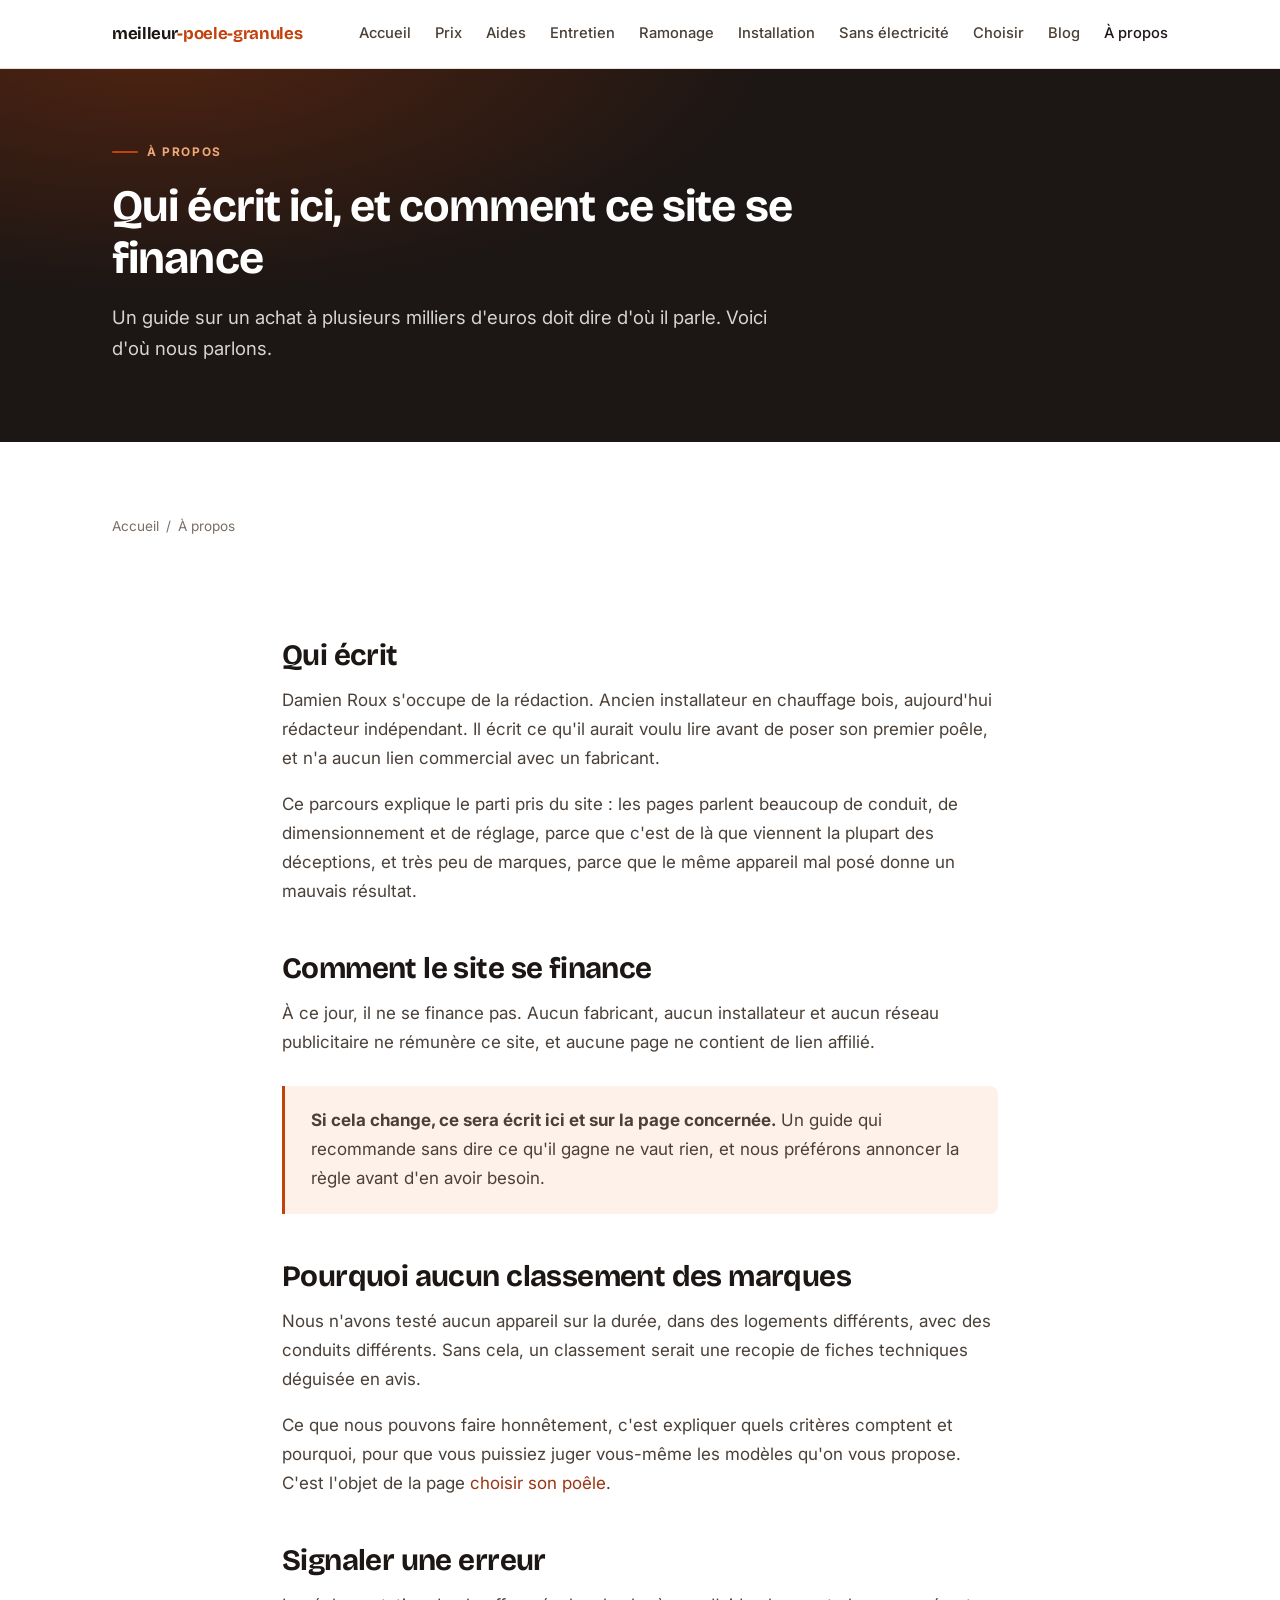
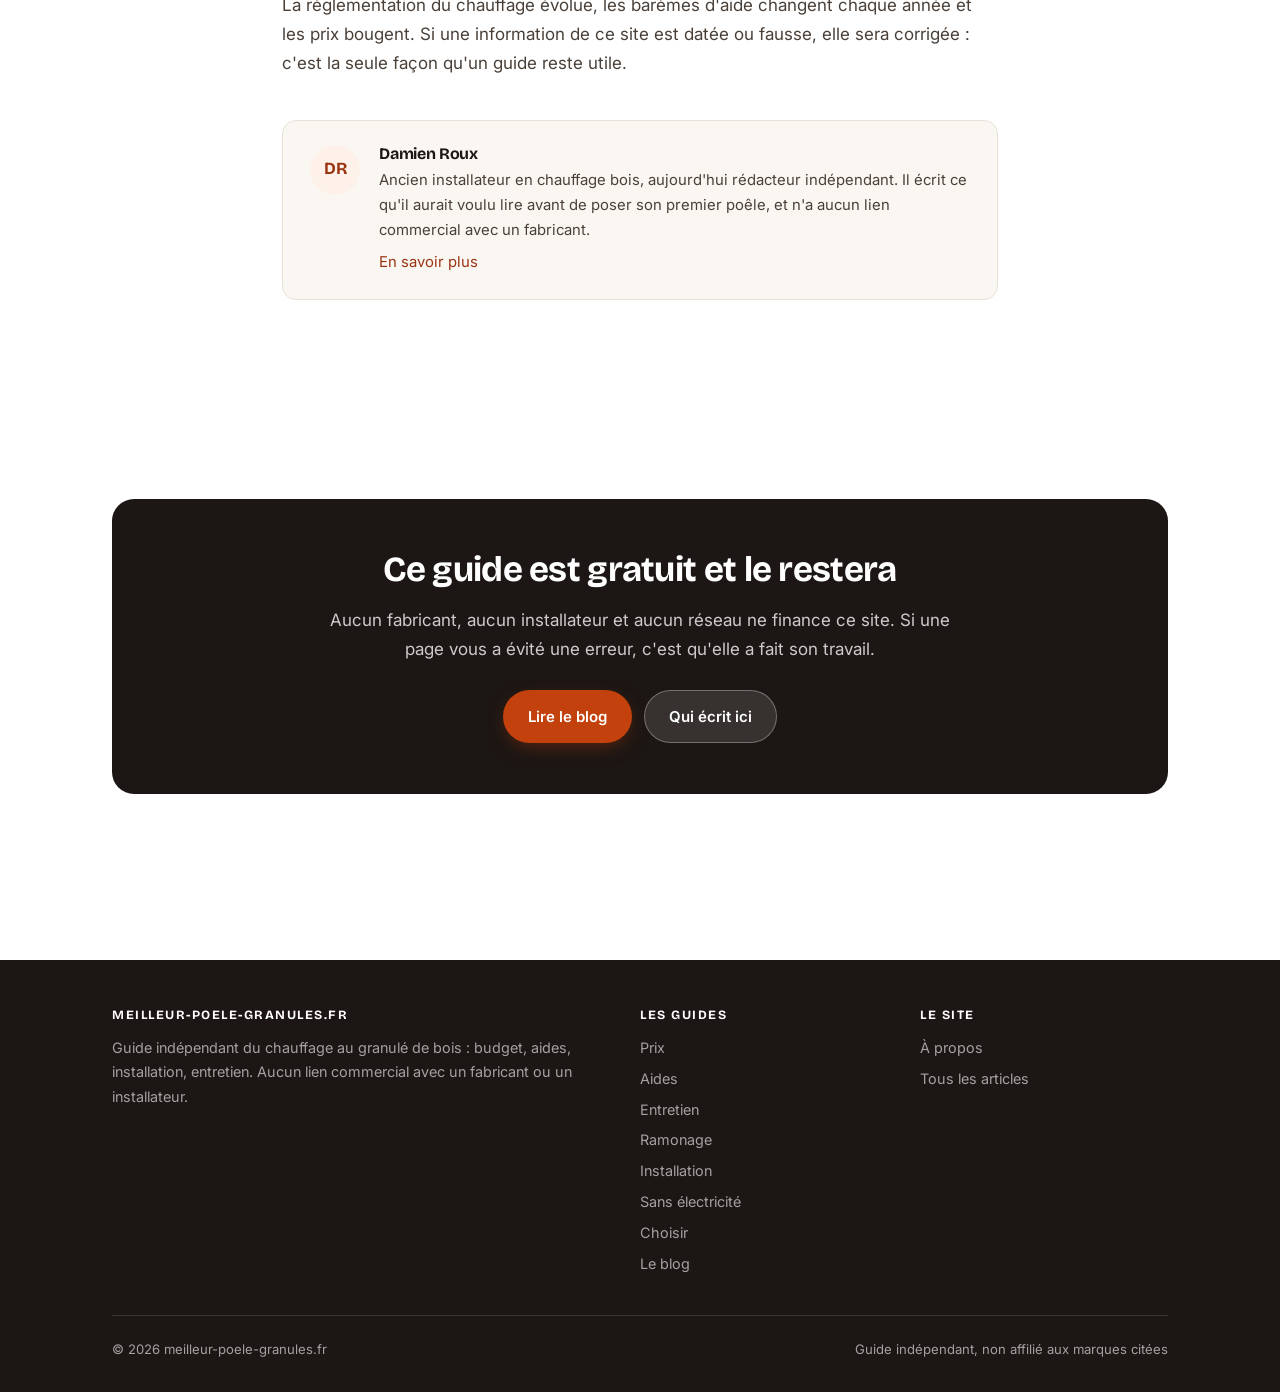
==== a-propos/index.html @ 7c3143a7 "Site initial : 7 guides piliers, blog, plomberie de publication - accueil + 7 piliers (prix, aides, " ====
<!DOCTYPE html>
<html lang="fr">
<head>
<meta charset="UTF-8">
<meta name="viewport" content="width=device-width, initial-scale=1">
<script async src="https://www.googletagmanager.com/gtag/js?id=__GA4_ID__"></script>
<script>window.dataLayer=window.dataLayer||[];function gtag(){dataLayer.push(arguments);}gtag('js',new Date());gtag('config','__GA4_ID__');</script>
<title>À propos : qui écrit ici et comment ce site se finance</title>
<meta name="description" content="Qui écrit sur meilleur-poele-granules.fr, comment le site se finance et pourquoi il ne classe pas les marques.">
<meta name="robots" content="index, follow">
<link rel="canonical" href="https://meilleur-poele-granules.fr/a-propos/">
<meta property="og:type" content="website">
<meta property="og:title" content="À propos : qui écrit ici et comment ce site se finance">
<meta property="og:description" content="Qui écrit sur meilleur-poele-granules.fr, comment le site se finance et pourquoi il ne classe pas les marques.">
<meta property="og:url" content="https://meilleur-poele-granules.fr/a-propos/">
<meta property="og:locale" content="fr_FR">
<meta property="og:site_name" content="meilleur-poele-granules.fr">
<link rel="preconnect" href="https://fonts.googleapis.com">
<link rel="preconnect" href="https://fonts.gstatic.com" crossorigin>
<link href="https://fonts.googleapis.com/css2?family=Bricolage+Grotesque:opsz,wght@12..96,600;12..96,700&family=Inter:wght@400;500;600&display=swap" rel="stylesheet">
<link rel="stylesheet" href="/css/style.css">
<script type="application/ld+json">{"@context": "https://schema.org", "@type": "AboutPage", "url": "https://meilleur-poele-granules.fr/a-propos/", "mainEntity": {"@type": "Person", "name": "Damien Roux", "description": "Ancien installateur en chauffage bois, aujourd'hui rédacteur indépendant. Il écrit ce qu'il aurait voulu lire avant de poser son premier poêle, et n'a aucun lien commercial avec un fabricant."}}</script>
<script type="application/ld+json">{"@context": "https://schema.org", "@type": "BreadcrumbList", "itemListElement": [{"@type": "ListItem", "position": 1, "name": "Accueil", "item": "https://meilleur-poele-granules.fr/"}, {"@type": "ListItem", "position": 2, "name": "À propos", "item": "https://meilleur-poele-granules.fr"}]}</script>
</head>
<body>
<header><div class="wrap nav">
<a href="/" class="logo">meilleur<span>-poele-granules</span></a>
<input type="checkbox" id="navtog" class="navtog" aria-hidden="true">
<label for="navtog" class="burger" aria-label="Ouvrir le menu"><span></span><span></span><span></span></label>
<nav><a href="/">Accueil</a><a href="/prix/">Prix</a><a href="/aides/">Aides</a><a href="/entretien/">Entretien</a><a href="/ramonage/">Ramonage</a><a href="/installation/">Installation</a><a href="/sans-electricite/">Sans électricité</a><a href="/choisir/">Choisir</a><a href="/blog/">Blog</a><a href="/a-propos/" class="on">À propos</a></nav>
</div></header>
<main>
<div class="hero slim"><div class="wrap">
<span class="eyebrow">À propos</span>
<h1>Qui écrit ici, et comment ce site se finance</h1>
<p class="lead">Un guide sur un achat à plusieurs milliers d'euros doit dire d'où il parle. Voici d'où nous parlons.</p>
</div></div>
<section><div class="wrap"><div class="bc"><a href="/">Accueil</a><span>/</span>À propos</div></div></section>
<section style="padding-top:0"><div class="wrap narrow"><article class="prose">
<h2 id="qui">Qui écrit</h2>
<p>Damien Roux s'occupe de la rédaction. Ancien installateur en chauffage bois, aujourd'hui rédacteur indépendant. Il écrit ce qu'il aurait voulu lire avant de poser son premier poêle, et n'a aucun lien commercial avec un fabricant.</p>
<p>Ce parcours explique le parti pris du site : les pages parlent beaucoup de conduit, de dimensionnement et de réglage, parce que c'est de là que viennent la plupart des déceptions, et très peu de marques, parce que le même appareil mal posé donne un mauvais résultat.</p>
<h2 id="financement">Comment le site se finance</h2>
<p>À ce jour, il ne se finance pas. Aucun fabricant, aucun installateur et aucun réseau publicitaire ne rémunère ce site, et aucune page ne contient de lien affilié.</p>
<div class="note"><p><strong>Si cela change, ce sera écrit ici et sur la page concernée.</strong> Un guide qui recommande sans dire ce qu'il gagne ne vaut rien, et nous préférons annoncer la règle avant d'en avoir besoin.</p></div>
<h2 id="methode">Pourquoi aucun classement des marques</h2>
<p>Nous n'avons testé aucun appareil sur la durée, dans des logements différents, avec des conduits différents. Sans cela, un classement serait une recopie de fiches techniques déguisée en avis.</p>
<p>Ce que nous pouvons faire honnêtement, c'est expliquer quels critères comptent et pourquoi, pour que vous puissiez juger vous-même les modèles qu'on vous propose. C'est l'objet de la page <a href="/choisir/">choisir son poêle</a>.</p>
<h2 id="corriger">Signaler une erreur</h2>
<p>La réglementation du chauffage évolue, les barèmes d'aide changent chaque année et les prix bougent. Si une information de ce site est datée ou fausse, elle sera corrigée : c'est la seule façon qu'un guide reste utile.</p>
<div class="author-box"><div class="author-ini">DR</div><div><h3>Damien Roux</h3><p>Ancien installateur en chauffage bois, aujourd'hui rédacteur indépendant. Il écrit ce qu'il aurait voulu lire avant de poser son premier poêle, et n'a aucun lien commercial avec un fabricant.</p><p><a href="/a-propos/">En savoir plus</a></p></div></div>
</article></div></section>
<section><div class="wrap"><div class="cta">
<h2>Ce guide est gratuit et le restera</h2>
<p>Aucun fabricant, aucun installateur et aucun réseau ne finance ce site. Si une page vous a évité une erreur, c'est qu'elle a fait son travail.</p>
<div class="hero-cta"><a href="/blog/" class="btn btn-1">Lire le blog</a>
<a href="/a-propos/" class="btn btn-l">Qui écrit ici</a></div>
</div></div></section>
</main>
<footer><div class="wrap">
<div class="fgrid">
<div>
<h4>meilleur-poele-granules.fr</h4>
<p style="color:rgba(255,255,255,.6)">Guide indépendant du chauffage au granulé de bois : budget, aides, installation, entretien. Aucun lien commercial avec un fabricant ou un installateur.</p>
</div>
<div>
<h4>Les guides</h4>
<a href="/prix/">Prix</a><a href="/aides/">Aides</a><a href="/entretien/">Entretien</a><a href="/ramonage/">Ramonage</a><a href="/installation/">Installation</a><a href="/sans-electricite/">Sans électricité</a><a href="/choisir/">Choisir</a>
<a href="/blog/">Le blog</a>
</div>
<div>
<h4>Le site</h4>
<a href="/a-propos/">À propos</a>
<a href="/blog/">Tous les articles</a>
</div>
</div>
<div class="legal">
<span>&copy; 2026 meilleur-poele-granules.fr</span>
<span>Guide indépendant, non affilié aux marques citées</span>
</div>
</div></footer>
</body>
</html>
---- css/style.css ----
/* ============================================================
   meilleur-poele-granules.fr
   Guide independant du chauffage au granule
   Fonts : Bricolage Grotesque (titres) + Inter (texte)
   ============================================================ */

:root{
  --bg:#ffffff; --bg-soft:#faf7f3; --bg-deep:#1c1614;
  --ink:#1c1614; --ink-2:#4a4038; --ink-3:#7a6f66;
  --line:#e8e0d6;
  --ember:#c2410c; --ember-dk:#9a3412; --ember-soft:#fdf1e9;
  --leaf:#3f6212; --leaf-soft:#f2f7e8;
  --r-sm:8px; --r:14px; --r-lg:22px;
  --sh:0 2px 10px rgba(28,22,20,.06);
  --sh-lg:0 24px 60px -24px rgba(28,22,20,.3);
  --fh:'Bricolage Grotesque',Georgia,serif;
  --fb:'Inter',system-ui,sans-serif;
}
*,*::before,*::after{box-sizing:border-box;margin:0;padding:0}
html{scroll-behavior:smooth;-webkit-font-smoothing:antialiased}
body{font-family:var(--fb);color:var(--ink);background:var(--bg);line-height:1.7;font-size:17px}
img{max-width:100%;display:block}
a{color:var(--ember-dk);text-decoration:none;transition:color .2s}
a:hover{color:var(--ember)}
.wrap{max-width:1120px;margin:0 auto;padding:0 clamp(1.1rem,4vw,2rem)}
.wrap.narrow{max-width:780px}

h1,h2,h3,h4{font-family:var(--fh);line-height:1.15;letter-spacing:-.02em;font-weight:700}
h1{font-size:clamp(2rem,4.6vw,3.2rem)}
h2{font-size:clamp(1.5rem,3vw,2.2rem);margin:3rem 0 1rem}
h3{font-size:1.18rem;margin:1.8rem 0 .5rem}
p{margin-bottom:1.1rem;color:var(--ink-2)}
.lead{font-size:1.15rem;color:var(--ink-2)}

/* NAV */
header{position:sticky;top:0;z-index:60;background:rgba(255,255,255,.94);
  backdrop-filter:blur(14px) saturate(160%);border-bottom:1px solid var(--line)}
.nav{display:flex;align-items:center;justify-content:space-between;height:68px}
.logo{font-family:var(--fh);font-weight:700;font-size:1.05rem;color:var(--ink);letter-spacing:-.02em}
.logo span{color:var(--ember)}
.nav nav{display:flex;gap:1.5rem;align-items:center}
/* :not(.btn) indispensable : sinon .nav nav a ecrase .btn-1 et le bouton
   se retrouve avec du texte sombre sur fond ember. Deja vu sur visites360. */
.nav nav a:not(.btn){font-size:.92rem;color:var(--ink-2);font-weight:500}
.nav nav a:not(.btn):hover,.nav nav a:not(.btn).on{color:var(--ink)}
.navtog{display:none}
.burger{display:none;flex-direction:column;gap:5px;cursor:pointer;padding:.5rem;margin-left:auto}
.burger span{display:block;width:24px;height:2px;background:var(--ink);border-radius:2px;transition:transform .25s,opacity .25s}
@media(max-width:880px){
  .burger{display:flex;order:3}
  .nav{flex-wrap:wrap}
  .nav nav{order:4;width:100%;flex-direction:column;align-items:stretch;gap:0;
    max-height:0;overflow:hidden;transition:max-height .3s ease}
  .navtog:checked ~ nav{max-height:560px;padding-bottom:1rem}
  .nav nav a:not(.btn){padding:.85rem .2rem;border-bottom:1px solid var(--line);font-size:1rem}
  .nav nav .btn{margin-top:.9rem;justify-content:center}
  .navtog:checked ~ .burger span:nth-child(1){transform:translateY(7px) rotate(45deg)}
  .navtog:checked ~ .burger span:nth-child(2){opacity:0}
  .navtog:checked ~ .burger span:nth-child(3){transform:translateY(-7px) rotate(-45deg)}
}

/* BOUTONS */
.btn{display:inline-flex;align-items:center;gap:.5rem;padding:.8rem 1.5rem;border-radius:999px;
  font-family:var(--fb);font-weight:600;font-size:.94rem;border:1.5px solid transparent;
  cursor:pointer;transition:all .22s;white-space:nowrap}
.btn-1{background:var(--ember);color:#fff;box-shadow:0 6px 20px -6px rgba(194,65,12,.5)}
.btn-1:hover{background:var(--ember-dk);color:#fff;transform:translateY(-2px)}
.btn-2{border-color:var(--line);color:var(--ink);background:#fff}
.btn-2:hover{border-color:var(--ink);color:var(--ink)}
.btn-l{background:rgba(255,255,255,.12);border-color:rgba(255,255,255,.3);color:#fff}
.btn-l:hover{background:rgba(255,255,255,.22);color:#fff}

/* HERO */
.hero{position:relative;overflow:hidden;background:var(--bg-deep);color:#fff;
  padding:clamp(3.4rem,8vw,6rem) 0 clamp(3rem,6vw,4.5rem)}
.hero::after{content:'';position:absolute;inset:0;z-index:1;
  background:radial-gradient(1000px 420px at 12% -10%,rgba(194,65,12,.32),transparent 62%)}
.hero .wrap{position:relative;z-index:2}
.hero h1{color:#fff;max-width:20ch;margin-bottom:1.1rem}
.hero .lead{color:rgba(255,255,255,.82);max-width:58ch;font-size:1.16rem;margin-bottom:1.8rem}
.hero.slim{padding:clamp(2.6rem,6vw,4rem) 0 clamp(2.2rem,5vw,3rem)}
.hero.slim h1{max-width:24ch;font-size:clamp(1.85rem,4vw,2.8rem)}
.eyebrow{display:inline-flex;align-items:center;gap:.55rem;font-size:.74rem;font-weight:700;
  letter-spacing:.14em;text-transform:uppercase;color:#f0a878;margin-bottom:1.2rem}
.eyebrow::before{content:'';width:26px;height:2px;background:var(--ember);border-radius:2px}
.hero-cta{display:flex;gap:.8rem;flex-wrap:wrap}
.hero-stats{display:flex;gap:clamp(1.4rem,5vw,3.2rem);flex-wrap:wrap;
  margin-top:2.6rem;padding-top:1.8rem;border-top:1px solid rgba(255,255,255,.16)}
.hero-stats .k{font-family:var(--fh);font-size:clamp(1.4rem,3vw,2rem);font-weight:700;color:#fff;display:block}
.hero-stats .l{font-size:.85rem;color:rgba(255,255,255,.62)}
.ameta{display:flex;flex-wrap:wrap;gap:.5rem 1.4rem;margin-top:1.5rem;padding-top:1.2rem;
  border-top:1px solid rgba(255,255,255,.16);font-size:.88rem;color:rgba(255,255,255,.66)}
.ameta strong{color:#fff;font-weight:600}

/* SECTIONS */
main section{padding:clamp(2.4rem,5vw,3.4rem) 0}
.eyebrow-d{display:block;font-size:.74rem;font-weight:700;letter-spacing:.14em;
  text-transform:uppercase;color:var(--ember);margin-bottom:.4rem}
.soft{background:var(--bg-soft)}

/* GRILLES */
.grid{display:grid;gap:1.3rem}
.g2{grid-template-columns:repeat(2,1fr)}
.g3{grid-template-columns:repeat(3,1fr)}
@media(max-width:900px){.g3{grid-template-columns:1fr}.g2{grid-template-columns:1fr}}
.card{background:#fff;border:1px solid var(--line);border-radius:var(--r);padding:1.7rem;
  box-shadow:var(--sh);transition:transform .25s,box-shadow .25s,border-color .25s}
.card:hover{transform:translateY(-3px);box-shadow:var(--sh-lg);border-color:#d8cec1}
.card h3{margin-top:0}
.card p:last-child{margin-bottom:0}
.num{display:inline-flex;align-items:center;justify-content:center;width:38px;height:38px;
  border-radius:10px;background:var(--ember-soft);color:var(--ember-dk);
  font-family:var(--fh);font-weight:700;margin-bottom:.9rem}

/* ENCADRES */
.note{background:var(--ember-soft);border-left:3px solid var(--ember);
  padding:1.3rem 1.6rem;border-radius:0 var(--r-sm) var(--r-sm) 0;margin:1.8rem 0}
.note p:last-child{margin-bottom:0}
.warn{background:var(--leaf-soft);border-left:3px solid var(--leaf);
  padding:1.3rem 1.6rem;border-radius:0 var(--r-sm) var(--r-sm) 0;margin:1.8rem 0}
.warn p:last-child{margin-bottom:0}

/* LISTES */
.check{list-style:none;margin:1.2rem 0}
.check li{position:relative;padding-left:1.8rem;margin-bottom:.6rem;color:var(--ink-2)}
.check li::before{content:'';position:absolute;left:0;top:.62em;width:9px;height:9px;
  border-radius:50%;background:var(--ember)}

/* TABLEAU */
.tw{overflow-x:auto;margin:1.6rem 0}
table{width:100%;border-collapse:collapse;font-size:.95rem;min-width:460px}
th,td{padding:.8rem 1rem;text-align:left;border-bottom:1px solid var(--line)}
th{background:var(--bg-soft);font-family:var(--fh);font-weight:700;font-size:.84rem;
  letter-spacing:.03em;text-transform:uppercase;color:var(--ink-3)}
tbody tr:hover{background:var(--bg-soft)}

/* SOMMAIRE — c'est un <nav>, d'ou le display force : sans lui il herite
   du flex de la navigation d'en-tete. Piege rencontre sur les deux
   autres sites d'affiliation le 28/08. */
nav.toc{display:block !important;background:var(--bg-soft);border:1px solid var(--line);
  border-left:3px solid var(--ember);border-radius:0 var(--r) var(--r) 0;
  padding:1.4rem 1.7rem;margin:2.2rem 0}
nav.toc a::after{display:none}
.toc-title{font-size:.76rem;letter-spacing:.14em;text-transform:uppercase;
  color:var(--ink-3);margin-bottom:.8rem;font-weight:700;font-family:var(--fb)}
.toc ol{margin:0;padding-left:1.2rem}
.toc li{margin-bottom:.42rem;font-size:.95rem}
.toc a{color:var(--ink-2);font-weight:500}
.toc a:hover{color:var(--ember-dk)}

/* CORPS D ARTICLE */
.prose h2{font-size:clamp(1.4rem,2.6vw,1.85rem);margin:2.8rem 0 .9rem;scroll-margin-top:88px}
.prose h3{font-size:1.12rem;margin:1.9rem 0 .5rem}
.prose ul,.prose ol{margin:0 0 1.2rem 1.2rem}
.prose li{margin-bottom:.5rem;color:var(--ink-2)}
.prose blockquote{border-left:3px solid var(--ember);padding:.2rem 0 .2rem 1.4rem;
  margin:1.8rem 0;font-size:1.06rem;color:var(--ink);font-style:italic}

/* FAQ */
.faq{margin:1.5rem 0}
.faq details{border:1px solid var(--line);border-radius:var(--r);margin-bottom:.7rem;
  background:#fff;overflow:hidden}
.faq summary{padding:1.1rem 1.5rem;cursor:pointer;font-weight:600;font-family:var(--fh);
  list-style:none;display:flex;justify-content:space-between;gap:1rem;align-items:center}
.faq summary::-webkit-details-marker{display:none}
.faq summary::after{content:'+';font-size:1.4rem;color:var(--ember);font-weight:400;flex:none}
.faq details[open] summary::after{content:'\2212'}
.faq details[open] summary{border-bottom:1px solid var(--line)}
.faq .a{padding:1.1rem 1.5rem;color:var(--ink-2)}
.faq .a p:last-child{margin-bottom:0}

/* SIGNATURE */
.author-box{display:flex;gap:1.2rem;align-items:flex-start;background:var(--bg-soft);
  border:1px solid var(--line);border-radius:var(--r);padding:1.5rem 1.7rem;margin:2.6rem 0}
.author-box .author-ini{flex:none;width:50px;height:50px;border-radius:50%;
  background:var(--ember-soft);color:var(--ember-dk);font-family:var(--fh);
  font-weight:700;display:flex;align-items:center;justify-content:center}
.author-box h3{margin:0 0 .3rem;font-size:1rem}
.author-box p{font-size:.93rem;margin-bottom:.4rem}
.author-box p:last-child{margin-bottom:0}

/* LISTE DU BLOG */
.posts{display:grid;gap:1.3rem;grid-template-columns:repeat(2,1fr);margin-top:1.8rem}
@media(max-width:880px){.posts{grid-template-columns:1fr}}
.post{display:flex;flex-direction:column;background:#fff;border:1px solid var(--line);
  border-radius:var(--r);padding:1.7rem;box-shadow:var(--sh);
  transition:transform .25s,box-shadow .25s,border-color .25s}
.post:hover{transform:translateY(-3px);box-shadow:var(--sh-lg);border-color:#d8cec1}
.post .cat{font-size:.71rem;font-weight:700;letter-spacing:.13em;text-transform:uppercase;
  color:var(--ember);margin-bottom:.6rem}
.post h3{margin:0 0 .6rem;font-size:1.12rem;line-height:1.3}
.post h3 a{color:var(--ink)}
.post h3 a:hover{color:var(--ember-dk)}
.post p{font-size:.95rem;flex:1}
.post .foot{font-size:.84rem;color:var(--ink-3);margin-top:.8rem;
  padding-top:.8rem;border-top:1px solid var(--line)}

/* MAILLAGE */
.cluster-links{margin:3rem 0 1rem;padding:1.7rem 2rem;background:var(--bg-soft);
  border:1px solid var(--line);border-left:3px solid var(--ember);border-radius:0 var(--r) var(--r) 0}
.cluster-links h2{margin:0 0 .5rem;font-size:1.2rem}
.cluster-links>p{color:var(--ink-3);font-size:.94rem;margin-bottom:.9rem}
.cluster-links ul{margin:0;padding-left:1.1rem}
.cluster-links li{margin-bottom:.5rem;color:var(--ink-3);font-size:.95rem}
.cluster-links li a{font-weight:600}

/* FIL D ARIANE */
.bc{font-size:.85rem;color:var(--ink-3);padding:1.2rem 0 0}
.bc a{color:var(--ink-3)}
.bc span{margin:0 .45rem}

/* CTA */
.cta{background:var(--bg-deep);color:#fff;border-radius:var(--r-lg);
  padding:clamp(2.2rem,5vw,3.2rem);text-align:center;margin:3rem 0}
.cta h2{color:#fff;margin-top:0}
.cta p{color:rgba(255,255,255,.78);max-width:58ch;margin:0 auto 1.6rem}
.cta .hero-cta{justify-content:center}

/* PIED */
footer{background:var(--bg-deep);color:rgba(255,255,255,.6);padding:3rem 0 2rem;margin-top:4rem;font-size:.9rem}
footer .fgrid{display:grid;grid-template-columns:2fr 1fr 1fr;gap:2rem;margin-bottom:2rem}
@media(max-width:760px){footer .fgrid{grid-template-columns:1fr}}
footer h4{color:#fff;font-size:.79rem;letter-spacing:.12em;text-transform:uppercase;margin-bottom:.8rem}
footer a{color:rgba(255,255,255,.6);display:block;margin-bottom:.4rem}
footer a:hover{color:#fff}
footer .legal{border-top:1px solid rgba(255,255,255,.12);padding-top:1.4rem;
  display:flex;justify-content:space-between;flex-wrap:wrap;gap:1rem;font-size:.82rem}
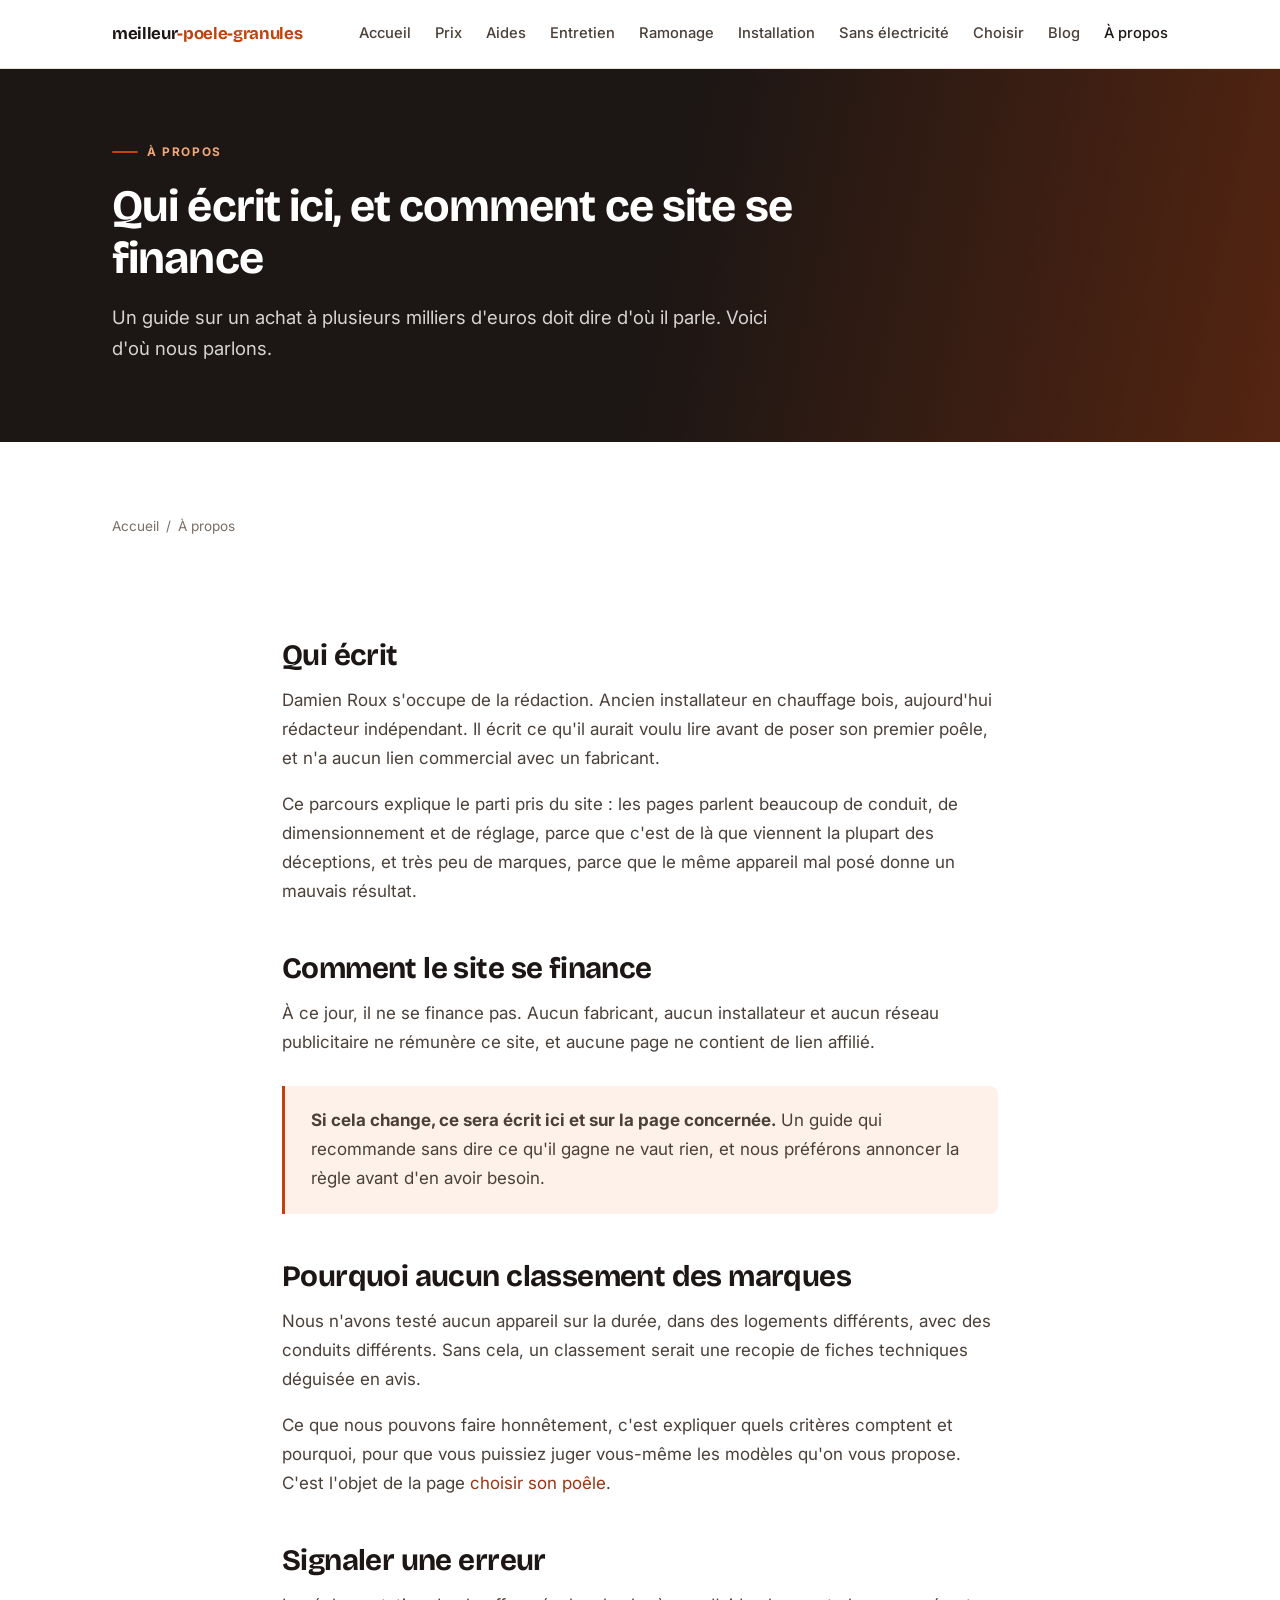
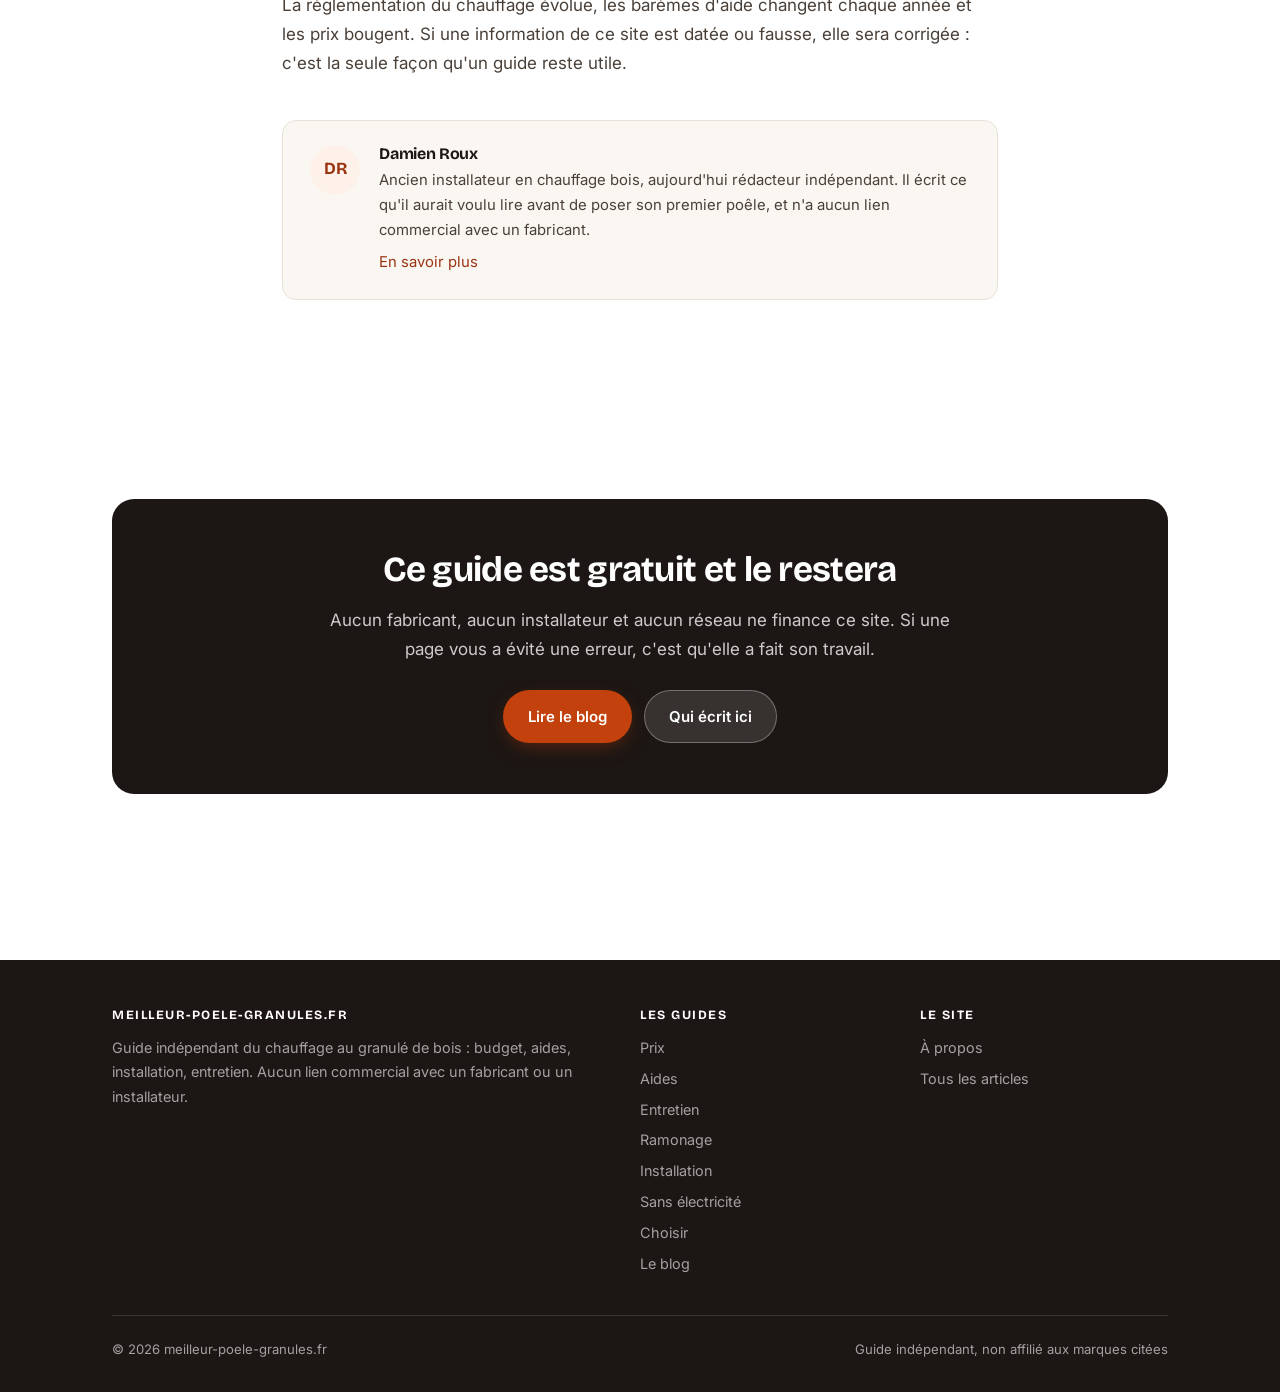
==== commit 23567545: "images : hero sur les 10 pages, figure dans les 7 guides Pool verifie visuellement le 29/08. Chaque " ====
--- a/a-propos/index.html
+++ b/a-propos/index.html
@@ -30,7 +30,7 @@
 <nav><a href="/">Accueil</a><a href="/prix/">Prix</a><a href="/aides/">Aides</a><a href="/entretien/">Entretien</a><a href="/ramonage/">Ramonage</a><a href="/installation/">Installation</a><a href="/sans-electricite/">Sans électricité</a><a href="/choisir/">Choisir</a><a href="/blog/">Blog</a><a href="/a-propos/" class="on">À propos</a></nav>
 </div></header>
 <main>
-<div class="hero slim"><div class="wrap">
+<div class="hero slim img" style="--hero-img:url('https://images.pexels.com/photos/5418520/pexels-photo-5418520.jpeg?auto=compress&cs=tinysrgb&w=1600')"><div class="wrap">
 <span class="eyebrow">À propos</span>
 <h1>Qui écrit ici, et comment ce site se finance</h1>
 <p class="lead">Un guide sur un achat à plusieurs milliers d'euros doit dire d'où il parle. Voici d'où nous parlons.</p>
--- a/css/style.css
+++ b/css/style.css
@@ -225,3 +225,20 @@
 footer a:hover{color:#fff}
 footer .legal{border-top:1px solid rgba(255,255,255,.12);padding-top:1.4rem;
   display:flex;justify-content:space-between;flex-wrap:wrap;gap:1rem;font-size:.82rem}
+
+/* ============================================================
+   IMAGES
+   Pool Pexels verifie visuellement le 29/08 sur planche de contact.
+   Un code 200 ne dit rien du sujet : la moitie des resultats
+   "poele a bois" montraient des extincteurs ou une machine a cafe.
+   ============================================================ */
+.hero.img::before{content:'';position:absolute;inset:0;z-index:0;opacity:.32;
+  background-image:var(--hero-img);background-size:cover;background-position:center}
+.hero.img::after{background:linear-gradient(102deg,rgba(28,22,20,.94) 0%,
+  rgba(28,22,20,.74) 52%,rgba(194,65,12,.34) 100%)}
+
+figure{margin:2.2rem 0;border-radius:var(--r);overflow:hidden;
+  border:1px solid var(--line);box-shadow:var(--sh)}
+figure img{width:100%;height:auto;aspect-ratio:3/2;object-fit:cover}
+figcaption{padding:.8rem 1.2rem;background:var(--bg-soft);font-size:.87rem;
+  color:var(--ink-3);font-style:italic;text-align:center}
